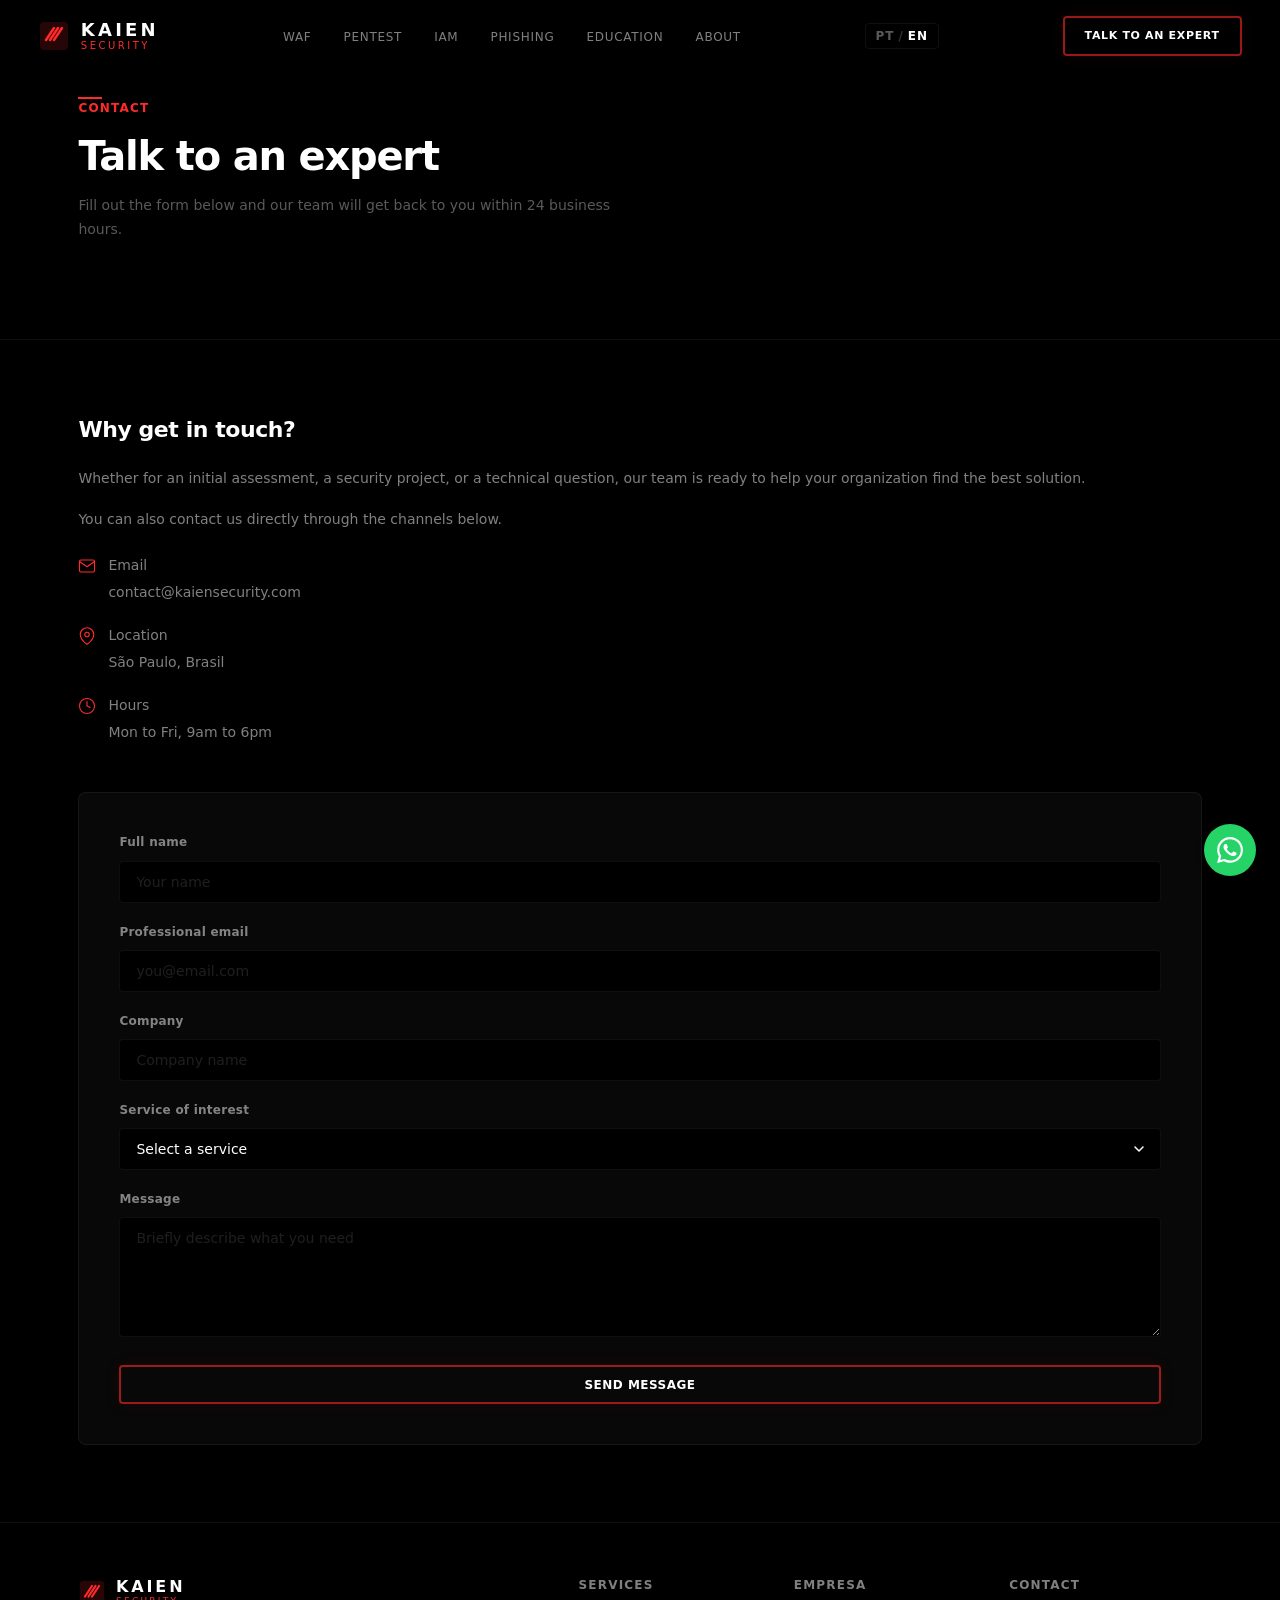
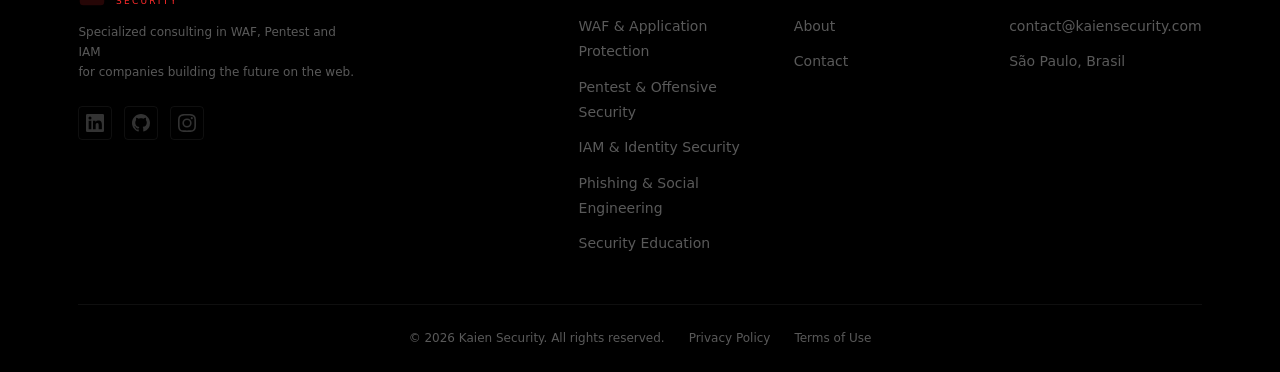
==== Projeto Teste/contato.html @ 8b7b4c5f "Add files via upload" ====
<!DOCTYPE html>
<html lang="pt-BR" dir="ltr">
<head>
    <meta charset="utf-8">
    <meta name="viewport" content="width=device-width, initial-scale=1.0">
    <meta http-equiv="X-UA-Compatible" content="IE=edge">

    <title>Contato — Kaien Security</title>
    <meta name="description" content="Fale com um especialista da Kaien Security.">

    <link rel="canonical" href="https://kaiensecurity.com/contato.html">

    <meta property="og:type" content="website">
    <meta property="og:title" content="Kaien Security — Contato">
    <meta property="og:description" content="Fale com um especialista da Kaien Security.">
    <meta property="og:url" content="https://kaiensecurity.com/contato.html">
    <meta property="og:site_name" content="Kaien Security">
    <meta property="og:locale" content="pt_BR">
    <meta property="og:image" content="https://kaiensecurity.com/og-image.png">
    <meta property="og:image:width" content="1200">
    <meta property="og:image:height" content="630">
    <meta property="og:image:alt" content="Kaien Security — Contato">

    <meta name="twitter:card" content="summary_large_image">
    <meta name="twitter:title" content="Kaien Security — Contato">
    <meta name="twitter:description" content="Fale com um especialista da Kaien Security.">
    <meta name="twitter:image" content="https://kaiensecurity.com/og-image.png">

    <link rel="preconnect" href="https://fonts.googleapis.com">
    <link rel="preconnect" href="https://fonts.gstatic.com" crossorigin>
    <link rel="preload" as="style" href="https://fonts.googleapis.com/css2?family=Inter:wght@300;400;500;600;700;800&display=swap">
    <link rel="stylesheet" href="https://fonts.googleapis.com/css2?family=Inter:wght@300;400;500;600;700;800&display=swap">

    <link rel="icon" href="data:image/svg+xml,<svg xmlns='http://www.w3.org/2000/svg' viewBox='0 0 100 100'><text y='.9em' font-size='90'>K</text></svg>">

    <link rel="stylesheet" href="css/style.css">

    <meta http-equiv="Content-Security-Policy"
          content="default-src 'self';
                   script-src 'self' 'nonce-kaien2024';
                   style-src 'self' https://fonts.googleapis.com 'unsafe-inline';
                   font-src https://fonts.gstatic.com;
                   img-src 'self' data: svg;
                   connect-src 'self';
                   frame-ancestors 'none';
                   base-uri 'self';
                   form-action https://formsubmit.co;">

    <meta http-equiv="X-Frame-Options" content="DENY">
    <meta name="theme-color" content="#000000">
</head>

<body>
    <a class="skip-link" href="#main-content" data-i18n="skip_link">Pular para o conteúdo principal</a>

    <header class="site-header" role="banner">
        <nav class="navbar" aria-label="Navegação principal">
            <a href="index.html" class="navbar__logo" aria-label="Kaien Security — Início">
                <svg class="navbar__logo-icon" width="32" height="32" viewBox="0 0 32 32" fill="none" aria-hidden="true" xmlns="http://www.w3.org/2000/svg">
                    <rect x="2" y="2" width="28" height="28" rx="4" fill="#ff2b2b" opacity="0.15"/>
                    <path d="M8 20 L16 8" stroke="#ff2b2b" stroke-width="2.5" stroke-linecap="round"/>
                    <path d="M12 20 L20 8" stroke="#ff2b2b" stroke-width="2.5" stroke-linecap="round"/>
                    <path d="M16 20 L24 8" stroke="#ff2b2b" stroke-width="2.5" stroke-linecap="round"/>
                </svg>
                <div class="navbar__logo-wordmark">
                    <span class="navbar__logo-text">KAIEN</span>
                    <span class="navbar__logo-sub">SECURITY</span>
                </div>
            </a>

            <ul class="navbar__links" role="list">
                <li><a href="waf.html" data-i18n="nav_waf">WAF</a></li>
                <li><a href="pentest.html" data-i18n="nav_pentest">Pentest</a></li>
                <li><a href="iam.html" data-i18n="nav_iam">IAM</a></li>
                <li><a href="phishing.html" data-i18n="nav_phishing">Phishing</a></li>
                <li><a href="educacao.html" data-i18n="nav_educacao">Educação</a></li>
                <li><a href="sobre.html" data-i18n="nav_sobre">Sobre</a></li>
            </ul>

            <button class="lang-toggle" id="lang-toggle" aria-label="Alterar idioma">
                <span class="lang-toggle__pt active">PT</span>
                <span class="lang-toggle__divider">/</span>
                <span class="lang-toggle__en">EN</span>
            </button>

            <a href="contato.html" class="btn btn--primary navbar__cta is-active" data-i18n="cta_talk">
                Falar com um especialista
                <svg width="14" height="14" viewBox="0 0 14 14" fill="none" aria-hidden="true"><path d="M1 7h12M8 2l5 5-5 5" stroke="currentColor" stroke-width="1.5" stroke-linecap="round"/></svg>
            </a>

            <button class="navbar__toggle" aria-label="Abrir menu" aria-expanded="false" aria-controls="mobile-menu">
                <span class="navbar__toggle-icon" aria-hidden="true"></span>
            </button>
        </nav>

        <div class="mobile-menu" id="mobile-menu" role="dialog" aria-label="Navegação mobile">
            <ul role="list">
                <li><a href="waf.html">WAF &amp; Proteção de Aplicações</a></li>
                <li><a href="pentest.html">Pentest &amp; Offensive Security</a></li>
                <li><a href="iam.html">IAM &amp; Segurança de Identidades</a></li>
                <li><a href="phishing.html">Phishing &amp; Engenharia Social</a></li>
                <li><a href="educacao.html">Educação em Segurança</a></li>
                <li><a href="sobre.html">Sobre</a></li>
                <li><a href="contato.html" class="btn btn--primary" data-i18n="cta_talk">Falar com um especialista</a></li>
            </ul>
        </div>
    </header>

    <main id="main-content">
        <section class="service-page-header">
            <div class="service-page-header__inner">
                <p class="section__label"><span class="hero__tagline-line" aria-hidden="true"></span><span data-i18n="contato_label">Contato</span></p>
                <h1 data-i18n="contato_h1">Fale com um especialista</h1>
                <p class="service-page-header__desc" data-i18n="contato_desc">Preencha o formulário abaixo e nossa equipe entrará em contato em até 24 horas úteis.</p>
            </div>
        </section>

        <section class="service-content contato-form-section">
            <div class="service-content__inner contato-form__inner">
                <div class="service-content__text contato-form__info">
                    <h3 data-i18n="contato_info_title">Por que entrar em contato?</h3>
                    <p data-i18n="contato_info_p1">Seja para uma avaliação inicial, um projeto de segurança ou uma dúvida técnica, nosso time está preparado para ajudar sua organização a encontrar a melhor solução.</p>
                    <p data-i18n="contato_info_p2">Também é possível nos contatar diretamente pelos canais abaixo.</p>

                    <div class="contato-form__canais">
                        <div class="contato-form__canal">
                            <svg width="18" height="18" viewBox="0 0 24 24" fill="none" stroke="currentColor" stroke-width="1.5" stroke-linecap="round" stroke-linejoin="round"><path d="M4 4h16c1.1 0 2 .9 2 2v12c0 1.1-.9 2-2 2H4c-1.1 0-2-.9-2-2V6c0-1.1.9-2 2-2z"/><polyline points="22,6 12,13 2,6"/></svg>
                            <div>
                                <span class="contato-form__canal-label" data-i18n="contato_email_label">E-mail</span>
                                <a href="mailto:contact@kaiensecurity.com">contact@kaiensecurity.com</a>
                            </div>
                        </div>
                        <div class="contato-form__canal">
                            <svg width="18" height="18" viewBox="0 0 24 24" fill="none" stroke="currentColor" stroke-width="1.5" stroke-linecap="round" stroke-linejoin="round"><path d="M21 10c0 7-9 13-9 13s-9-6-9-13a9 9 0 0118 0z"/><circle cx="12" cy="10" r="3"/></svg>
                            <div>
                                <span class="contato-form__canal-label" data-i18n="contato_local_label">Localização</span>
                                <span>São Paulo, Brasil</span>
                            </div>
                        </div>
                        <div class="contato-form__canal">
                            <svg width="18" height="18" viewBox="0 0 24 24" fill="none" stroke="currentColor" stroke-width="1.5" stroke-linecap="round" stroke-linejoin="round"><circle cx="12" cy="12" r="10"/><polyline points="12 6 12 12 16 14"/></svg>
                            <div>
                                <span class="contato-form__canal-label" data-i18n="contato_horario_label">Horário</span>
                                <span data-i18n="contato_horario_text">Seg a Sex, 9h às 18h</span>
                            </div>
                        </div>
                    </div>
                </div>

                <div class="service-content__deliverables contato-form__wrapper">
                    <form class="contato-form" id="contato-form" action="https://formsubmit.co/contact@kaiensecurity.com" method="POST">
                        <input type="hidden" name="_subject" value="Novo contato — Kaien Security">
                        <input type="hidden" name="_next" value="https://kaiensecurity.com/contato.html?sent=1">
                        <input type="hidden" name="_captcha" value="true">
                        <div class="contato-form__group">
                            <label for="nome" class="contato-form__label" data-i18n="contato_nome_label">Nome completo</label>
                            <input type="text" id="nome" name="nome" class="contato-form__input" required autocomplete="name" data-i18n-placeholder="contato_nome_placeholder" placeholder="Seu nome">
                        </div>
                        <div class="contato-form__group">
                            <label for="email" class="contato-form__label" data-i18n="contato_email_placeholder">E-mail profissional</label>
                            <input type="email" id="email" name="email" class="contato-form__input" required autocomplete="email" data-i18n-placeholder="contato_email_input_placeholder" placeholder="seu@email.com">
                        </div>
                        <div class="contato-form__group">
                            <label for="empresa" class="contato-form__label" data-i18n="contato_empresa_label">Empresa</label>
                            <input type="text" id="empresa" name="empresa" class="contato-form__input" autocomplete="organization" data-i18n-placeholder="contato_empresa_placeholder" placeholder="Nome da empresa">
                        </div>
                        <div class="contato-form__group">
                            <label for="servico" class="contato-form__label" data-i18n="contato_servico_label">Serviço de interesse</label>
                            <select id="servico" name="servico" class="contato-form__input contato-form__select">
                                <option value="" data-i18n="contato_servico_default">Selecione um serviço</option>
                                <option value="waf" data-i18n="footer_svc1">WAF &amp; Proteção de Aplicações</option>
                                <option value="pentest" data-i18n="footer_svc2">Pentest &amp; Offensive Security</option>
                                <option value="iam" data-i18n="footer_svc3">IAM &amp; Segurança de Identidades</option>
                                <option value="phishing" data-i18n="footer_svc4">Phishing &amp; Engenharia Social</option>
                                <option value="educacao" data-i18n="footer_svc5">Educação em Segurança</option>
                                <option value="outro" data-i18n="contato_outro">Outro</option>
                            </select>
                        </div>
                        <div class="contato-form__group">
                            <label for="mensagem" class="contato-form__label" data-i18n="contato_mensagem_label">Mensagem</label>
                            <textarea id="mensagem" name="mensagem" class="contato-form__input contato-form__textarea" rows="5" required data-i18n-placeholder="contato_mensagem_placeholder" placeholder="Descreva brevemente o que precisa"></textarea>
                        </div>
                        <button type="submit" class="btn btn--primary btn--block contato-form__submit" data-i18n="contato_enviar">Enviar mensagem</button>
                    </form>
                </div>
            </div>
        </section>
    </main>

    <footer class="site-footer" role="contentinfo">
        <div class="container">
            <div class="site-footer__inner">
                <div class="site-footer__brand">
                    <a href="index.html" class="site-footer__logo" aria-label="Kaien Security — Início">
                        <svg class="site-footer__logo-icon" width="28" height="28" viewBox="0 0 32 32" fill="none" aria-hidden="true" xmlns="http://www.w3.org/2000/svg">
                            <rect x="2" y="2" width="28" height="28" rx="4" fill="#ff2b2b" opacity="0.15"/>
                            <path d="M8 20 L16 8" stroke="#ff2b2b" stroke-width="2.5" stroke-linecap="round"/>
                            <path d="M12 20 L20 8" stroke="#ff2b2b" stroke-width="2.5" stroke-linecap="round"/>
                            <path d="M16 20 L24 8" stroke="#ff2b2b" stroke-width="2.5" stroke-linecap="round"/>
                        </svg>
                        <div class="site-footer__logo-wordmark">
                            <span class="site-footer__logo-text">KAIEN</span>
                            <span class="site-footer__logo-sub">SECURITY</span>
                        </div>
                    </a>
                    <p class="site-footer__description" data-i18n="footer_desc">
                        Consultoria especializada em WAF, Pentest e IAM<br>
                        para empresas que constroem o futuro na web.
                    </p>
                    <div class="site-footer__social" role="list" aria-label="Redes sociais">
                        <a href="https://linkedin.com/company/kaiensecurity" rel="noopener noreferrer" target="_blank" aria-label="LinkedIn" role="listitem">
                            <svg width="18" height="18" viewBox="0 0 24 24" fill="currentColor" aria-hidden="true"><path d="M20.45 20.45h-3.56v-5.57c0-1.33-.02-3.04-1.85-3.04-1.85 0-2.14 1.45-2.14 2.94v5.67H9.34V9h3.41v1.56h.05a3.83 3.83 0 013.69-1.85c3.94 0 4.67 2.6 4.67 6v5.74zM5.34 7.43a2.06 2.06 0 11-.01-4.13 2.06 2.06 0 01.01 4.13zM7.12 20.45H3.56V9h3.56v11.45zM22.22 0H1.77A1.75 1.75 0 000 1.73v20.54A1.75 1.75 0 001.77 24h20.45A1.75 1.75 0 0024 22.27V1.73A1.75 1.75 0 0022.22 0z"/></svg>
                        </a>
                        <a href="https://github.com/kaiensecurity" rel="noopener noreferrer" target="_blank" aria-label="GitHub" role="listitem">
                            <svg width="18" height="18" viewBox="0 0 24 24" fill="currentColor" aria-hidden="true"><path d="M12 0C5.37 0 0 5.37 0 12c0 5.31 3.435 9.795 8.205 11.385.6.105.825-.255.825-.57 0-.285-.015-1.23-.015-2.235-3.015.555-3.795-.735-4.035-1.41-.135-.345-.72-1.41-1.23-1.695-.42-.225-1.02-.78-.015-.795.945-.015 1.62.87 1.845 1.23 1.08 1.815 2.805 1.305 3.495.99.105-.78.42-1.305.765-1.605-2.67-.3-5.46-1.335-5.46-5.925 0-1.305.465-2.385 1.23-3.225-.12-.3-.54-1.53.12-3.18 0 0 1.005-.315 3.3 1.23.96-.27 1.98-.405 3-.405s2.04.135 3 .405c2.295-1.56 3.3-1.23 3.3-1.23.66 1.65.24 2.88.12 3.18.765.84 1.23 1.905 1.23 3.225 0 4.605-2.805 5.625-5.475 5.925.435.375.81 1.095.81 2.22 0 1.605-.015 2.895-.015 3.3 0 .315.225.69.825.57A12.02 12.02 0 0024 12c0-6.63-5.37-12-12-12z"/></svg>
                        </a>
                        <a href="https://instagram.com/kaiensecurity" rel="noopener noreferrer" target="_blank" aria-label="Instagram" role="listitem">
                            <svg width="18" height="18" viewBox="0 0 24 24" fill="currentColor" aria-hidden="true"><path d="M12 2.163c3.204 0 3.584.012 4.85.07 3.252.148 4.771 1.691 4.919 4.919.058 1.265.069 1.645.069 4.849 0 3.205-.012 3.584-.069 4.849-.149 3.225-1.664 4.771-4.919 4.919-1.266.058-1.644.07-4.85.07-3.204 0-3.584-.012-4.849-.07-3.26-.149-4.771-1.699-4.919-4.92-.058-1.265-.07-1.644-.07-4.849 0-3.204.013-3.583.07-4.849.149-3.227 1.664-4.771 4.919-4.919 1.266-.057 1.645-.069 4.849-.069zM12 0C8.741 0 8.333.014 7.053.072 2.695.272.273 2.69.073 7.052.014 8.333 0 8.741 0 12c0 3.259.014 3.668.072 4.948.2 4.358 2.618 6.78 6.98 6.98C8.333 23.986 8.741 24 12 24c3.259 0 3.668-.014 4.948-.072 4.354-.2 6.782-2.618 6.979-6.98.059-1.28.073-1.689.073-4.948 0-3.259-.014-3.667-.072-4.947-.196-4.354-2.617-6.78-6.979-6.98C15.668.014 15.259 0 12 0zm0 5.838a6.162 6.162 0 100 12.324 6.162 6.162 0 000-12.324zM12 16a4 4 0 110-8 4 4 0 010 8zm6.406-11.845a1.44 1.44 0 100 2.881 1.44 1.44 0 000-2.881z"/></svg>
                        </a>
                    </div>
                </div>

                <div class="site-footer__nav">
                    <div class="site-footer__column">
                        <h4 data-i18n="services_label">Serviços</h4>
                        <ul role="list">
                            <li><a href="waf.html" data-i18n="footer_svc1">WAF &amp; Proteção de Aplicações</a></li>
                            <li><a href="pentest.html" data-i18n="footer_svc2">Pentest &amp; Offensive Security</a></li>
                            <li><a href="iam.html" data-i18n="footer_svc3">IAM &amp; Segurança de Identidades</a></li>
                            <li><a href="phishing.html" data-i18n="footer_svc4">Phishing &amp; Engenharia Social</a></li>
                            <li><a href="educacao.html" data-i18n="footer_svc5">Educação em Segurança</a></li>
                        </ul>
                    </div>
                    <div class="site-footer__column">
                        <h4 data-i18n="footer_company">Empresa</h4>
                        <ul role="list">
                            <li><a href="sobre.html" data-i18n="nav_sobre">Sobre</a></li>
                            <li><a href="contato.html" data-i18n="nav_contato">Contato</a></li>
                        </ul>
                    </div>
                    <div class="site-footer__column">
                        <h4 data-i18n="nav_contato">Contato</h4>
                        <ul role="list">
                            <li><a href="mailto:contact@kaiensecurity.com">contact@kaiensecurity.com</a></li>
                            <li><span>São Paulo, Brasil</span></li>
                        </ul>
                    </div>
                </div>
            </div>

            <div class="site-footer__bottom">
                <p data-i18n="footer_rights">&copy; 2026 Kaien Security. Todos os direitos reservados.</p>
                <div class="site-footer__legal">
                    <a href="/privacy" data-i18n="footer_privacy">Política de Privacidade</a>
                    <a href="/terms" data-i18n="footer_terms">Termos de Uso</a>
                </div>
            </div>
        </div>
    </footer>

    <script nonce="kaien2024" src="js/main.js"></script>
    <script nonce="kaien2024" src="js/i18n.js"></script>

    <!-- WhatsApp floating button -->
    <a href="https://wa.me/5511943952017?text=Ol%C3%A1%2C%20gostaria%20de%20falar%20com%20um%20especialista%20da%20Kaien%20Security."
       class="whatsapp-float"
       target="_blank"
       rel="noopener noreferrer"
       aria-label="Fale conosco pelo WhatsApp">
        <svg width="24" height="24" viewBox="0 0 24 24" fill="white" xmlns="http://www.w3.org/2000/svg" aria-hidden="true">
            <path d="M17.472 14.382c-.297-.149-1.758-.867-2.03-.967-.273-.099-.471-.148-.67.15-.197.297-.767.966-.94 1.164-.173.199-.347.223-.644.075-.297-.15-1.255-.463-2.39-1.475-.883-.788-1.48-1.761-1.653-2.059-.173-.297-.018-.458.13-.606.134-.133.298-.347.446-.52.149-.174.198-.298.298-.497.099-.198.05-.371-.025-.52-.075-.149-.669-1.612-.916-2.207-.242-.579-.487-.5-.669-.51-.173-.008-.371-.01-.57-.01-.198 0-.52.074-.792.372-.272.297-1.04 1.016-1.04 2.479 0 1.462 1.065 2.875 1.213 3.074.149.198 2.096 3.2 5.077 4.487.709.306 1.262.489 1.694.625.712.227 1.36.195 1.871.118.571-.085 1.758-.719 2.006-1.413.248-.694.248-1.289.173-1.413-.074-.124-.272-.198-.57-.347m-5.421 7.403h-.004a9.87 9.87 0 01-5.031-1.378l-.361-.214-3.741.982.998-3.648-.235-.374a9.86 9.86 0 01-1.51-5.26c.001-5.45 4.436-9.884 9.888-9.884 2.64 0 5.122 1.03 6.988 2.898a9.825 9.825 0 012.893 6.994c-.003 5.45-4.437 9.884-9.885 9.884m8.413-18.297A11.815 11.815 0 0012.05 0C5.495 0 .16 5.335.157 11.892c0 2.096.547 4.142 1.588 5.945L.057 24l6.305-1.654a11.882 11.882 0 005.683 1.448h.005c6.554 0 11.89-5.335 11.893-11.893a11.821 11.821 0 00-3.48-8.413z"/>
        </svg>
        <span class="whatsapp-float__label" data-i18n="whatsapp_float">Falar com especialista</span>
    </a>
</body>
</html>
---- Projeto Teste/css/style.css ----
/* ============================================================
   Kaien Security — Production Stylesheet
   ============================================================
   Font: Inter (matching reference layout typography)
   Dark theme, red accents, flowing wave hero
   ============================================================ */

/* ============================================================
   1. CUSTOM PROPERTIES
   ============================================================ */
/* ============================================================
   WHATSAPP FLOATING BUTTON
   ============================================================ */
.whatsapp-float {
    position: fixed;
    bottom: 24px;
    right: 24px;
    z-index: 200;
    display: flex;
    align-items: center;
    justify-content: center;
    width: 52px;
    height: 52px;
    background: #25D366;
    border-radius: 50%;
    box-shadow: 0 2px 8px rgba(0, 0, 0, 0.3);
    transition: all var(--transition-base);
    text-decoration: none;
}

.whatsapp-float svg {
    width: 26px;
    height: 26px;
    flex-shrink: 0;
}

.whatsapp-float__label,
.whatsapp-float__text {
    display: none;
}

.whatsapp-float:hover {
    background: #20BA5A;
    box-shadow: 0 4px 12px rgba(0, 0, 0, 0.4);
    transform: scale(1.05);
}

.whatsapp-float:active {
    transform: scale(0.97);
}

@media (max-width: 480px) {
    .whatsapp-float {
        width: 46px;
        height: 46px;
        bottom: 16px;
        right: 16px;
    }

    .whatsapp-float svg {
        width: 22px;
        height: 22px;
    }
}

/* ============================================================
   1. CUSTOM PROPERTIES
   ============================================================ */
:root {
    --color-black: #000000;
    --color-graphite: #050505;
    --color-surface: #080808;
    --color-surface-elevated: #0c0c0c;
    --color-border: rgba(255, 255, 255, 0.06);
    --color-border-hover: rgba(255, 255, 255, 0.12);
    --color-white: #ffffff;
    --color-white-70: rgba(255, 255, 255, 0.7);
    --color-white-50: rgba(255, 255, 255, 0.5);
    --color-white-35: rgba(255, 255, 255, 0.35);
    --color-white-20: rgba(255, 255, 255, 0.2);
    --color-white-12: rgba(255, 255, 255, 0.12);
    --color-white-08: rgba(255, 255, 255, 0.08);
    --color-white-04: rgba(255, 255, 255, 0.04);
    --color-white-02: rgba(255, 255, 255, 0.02);

    --color-red: #ff2b2b;
    --color-red-dark: #e11d2e;
    --color-red-glow: rgba(255, 43, 43, 0.15);
    --color-red-glow-soft: rgba(255, 43, 43, 0.06);
    --color-red-border: rgba(255, 43, 43, 0.3);

    --font-family: 'Inter', -apple-system, BlinkMacSystemFont, 'Segoe UI', system-ui, sans-serif;

    --font-size-xs: clamp(0.6875rem, 0.65rem + 0.18vw, 0.75rem);
    --font-size-sm: clamp(0.8125rem, 0.78rem + 0.15vw, 0.875rem);
    --font-size-base: clamp(0.9375rem, 0.88rem + 0.29vw, 1rem);
    --font-size-lg: clamp(1rem, 0.92rem + 0.41vw, 1.125rem);
    --font-size-xl: clamp(1.125rem, 0.98rem + 0.73vw, 1.375rem);
    --font-size-2xl: clamp(1.5rem, 1.2rem + 1.5vw, 2rem);
    --font-size-3xl: clamp(1.75rem, 1.3rem + 2.25vw, 2.5rem);
    --font-size-hero: clamp(2.25rem, 1.4rem + 4.25vw, 4rem);

    --container-max: 1200px;
    --container-wide: 1280px;
    --container-padding: clamp(1.25rem, 3vw, 2.5rem);

    --radius-sm: 4px;
    --radius-md: 8px;

    --transition-fast: 150ms ease;
    --transition-base: 250ms ease;
    --transition-slow: 400ms ease;

    --z-nav: 100;
    --z-mobile-menu: 99;
}

/* ============================================================
   2. RESET & BASE
   ============================================================ */
*, *::before, *::after {
    box-sizing: border-box;
    margin: 0;
    padding: 0;
}

html {
    scroll-behavior: smooth;
    -webkit-font-smoothing: antialiased;
    -moz-osx-font-smoothing: grayscale;
    text-rendering: optimizeLegibility;
}

body {
    font-family: var(--font-family);
    font-size: var(--font-size-base);
    line-height: 1.6;
    color: var(--color-white-50);
    background-color: var(--color-black);
    overflow-x: hidden;
}

/* ============================================================
   3. TYPOGRAPHY
   ============================================================ */
h1, h2, h3, h4, h5, h6 {
    color: var(--color-white);
    font-weight: 700;
    line-height: 1.15;
    letter-spacing: -0.02em;
}

h1 {
    font-size: var(--font-size-hero);
    letter-spacing: -0.035em;
    line-height: 1.08;
}

h2 {
    font-size: var(--font-size-3xl);
    letter-spacing: -0.025em;
}

h3 {
    font-size: var(--font-size-xl);
    font-weight: 600;
}

h4 {
    font-size: var(--font-size-xs);
    font-weight: 600;
    text-transform: uppercase;
    letter-spacing: 0.1em;
    color: var(--color-red);
}

p {
    margin-bottom: var(--space-md, 1rem);
}

a {
    color: inherit;
    text-decoration: none;
    transition: color var(--transition-fast);
}

.text-accent {
    color: var(--color-red);
}

/* ============================================================
   4. LAYOUT
   ============================================================ */
.container {
    width: 100%;
    max-width: var(--container-max);
    margin: 0 auto;
    padding: 0 var(--container-padding);
}

.skip-link {
    position: absolute;
    top: -100%;
    left: 1rem;
    z-index: 999;
    padding: 0.5rem 1rem;
    background: var(--color-red);
    color: var(--color-white);
    font-size: var(--font-size-sm);
    font-weight: 600;
    border-radius: var(--radius-sm);
    transition: top var(--transition-fast);
}

.skip-link:focus {
    top: 1rem;
}

.section {
    padding: clamp(4rem, 8vw, 7rem) 0;
}

.section__label {
    display: block;
    font-size: var(--font-size-xs);
    font-weight: 600;
    text-transform: uppercase;
    letter-spacing: 0.1em;
    color: var(--color-red);
    margin-bottom: 1rem;
}

/* ============================================================
   5. COMPONENTS
   ============================================================ */

/* --- Buttons --- */
.btn {
    display: inline-flex;
    align-items: center;
    justify-content: center;
    gap: 0.5rem;
    padding: 0.65rem 1.5rem;
    font-family: var(--font-family);
    font-size: var(--font-size-xs);
    font-weight: 600;
    letter-spacing: 0.04em;
    text-transform: uppercase;
    border: 1px solid transparent;
    border-radius: var(--radius-sm);
    cursor: pointer;
    transition: all var(--transition-base);
    text-decoration: none;
    white-space: nowrap;
    user-select: none;
    -webkit-user-select: none;
}

.btn:focus-visible {
    outline: 2px solid var(--color-red);
    outline-offset: 2px;
}

.btn--primary {
    background: transparent;
    color: var(--color-white);
    border-color: rgba(255, 43, 43, 0.6);
    border-width: 2px;
    box-shadow: 0 0 16px rgba(255, 43, 43, 0.08);
}

.btn--primary:hover {
    background: var(--color-red);
    border-color: var(--color-red);
    box-shadow: 0 0 24px rgba(255, 43, 43, 0.25);
}

.btn--outline {
    background: transparent;
    color: var(--color-white-50);
    border-color: var(--color-border);
}

.btn--outline:hover {
    color: var(--color-white);
    border-color: var(--color-white-20);
    background: var(--color-white-04);
}

.btn--cta {
    padding: 0.8rem 2rem;
    font-size: var(--font-size-sm);
}

/* ============================================================
   6. NAVBAR
   ============================================================ */
.site-header {
    position: fixed;
    top: 0;
    left: 0;
    right: 0;
    z-index: var(--z-nav);
    background: rgba(0, 0, 0, 0.7);
    backdrop-filter: blur(20px);
    -webkit-backdrop-filter: blur(20px);
    border-bottom: 1px solid transparent;
    transition: all var(--transition-base);
}

.site-header.scrolled {
    border-bottom-color: var(--color-border);
    background: rgba(0, 0, 0, 0.9);
}

.navbar {
    display: flex;
    align-items: center;
    justify-content: space-between;
    height: 72px;
    max-width: var(--container-wide);
    margin: 0 auto;
    padding: 0 var(--container-padding);
}

.navbar__logo {
    display: flex;
    align-items: center;
    gap: 0.65rem;
    text-decoration: none;
}

.navbar__logo-wordmark {
    display: flex;
    flex-direction: column;
    line-height: 1;
}

.navbar__logo-text {
    font-size: 1.125rem;
    font-weight: 800;
    letter-spacing: 0.18em;
    color: var(--color-white);
}

.navbar__logo-sub {
    font-size: 0.625rem;
    font-weight: 500;
    letter-spacing: 0.25em;
    color: var(--color-red);
    margin-top: 2px;
}

.navbar__links {
    display: flex;
    align-items: center;
    gap: 2rem;
    list-style: none;
}

.navbar__links a {
    font-size: 0.75rem;
    font-weight: 500;
    letter-spacing: 0.06em;
    text-transform: uppercase;
    color: var(--color-white-50);
    transition: color var(--transition-fast);
    position: relative;
}

.navbar__links a:hover,
.navbar__links a:focus {
    color: var(--color-white);
}

.navbar__links a::after {
    content: '';
    position: absolute;
    bottom: -4px;
    left: 0;
    width: 0;
    height: 1px;
    background: var(--color-red);
    transition: width var(--transition-base);
}

.navbar__links a:hover::after {
    width: 100%;
}

.navbar__cta {
    font-size: 0.6875rem;
    padding: 0.55rem 1.25rem;
    letter-spacing: 0.06em;
    gap: 0.5rem;
}

/* Language toggle */
.lang-toggle {
    display: inline-flex;
    align-items: center;
    gap: 0.25rem;
    background: none;
    border: 1px solid var(--color-border);
    border-radius: var(--radius-sm);
    padding: 0.3rem 0.6rem;
    cursor: pointer;
    font-family: var(--font-family);
    font-size: var(--font-size-xs);
    font-weight: 600;
    letter-spacing: 0.08em;
    transition: border-color var(--transition-fast), background var(--transition-fast);
}

.lang-toggle:hover {
    border-color: var(--color-border-hover);
    background: var(--color-surface-elevated);
}

.lang-toggle__pt,
.lang-toggle__en {
    color: var(--color-white-35);
    transition: color var(--transition-fast);
}

.lang-toggle__pt.active,
.lang-toggle__en.active {
    color: var(--color-white);
}

.lang-toggle__divider {
    color: var(--color-white-20);
}

.navbar__toggle {
    display: none;
    flex-direction: column;
    justify-content: center;
    align-items: center;
    width: 36px;
    height: 36px;
    background: none;
    border: 1px solid var(--color-border);
    border-radius: var(--radius-sm);
    cursor: pointer;
    padding: 0;
}

.navbar__toggle-icon,
.navbar__toggle-icon::before,
.navbar__toggle-icon::after {
    display: block;
    width: 16px;
    height: 1.5px;
    background: var(--color-white-50);
    transition: all var(--transition-fast);
}

.navbar__toggle-icon {
    position: relative;
}

.navbar__toggle-icon::before,
.navbar__toggle-icon::after {
    content: '';
    position: absolute;
    left: 0;
}

.navbar__toggle-icon::before { top: -5px; }
.navbar__toggle-icon::after { top: 5px; }

/* Mobile menu */
.mobile-menu {
    display: none;
    position: fixed;
    top: 72px;
    left: 0;
    right: 0;
    bottom: 0;
    z-index: var(--z-mobile-menu);
    background: rgba(0, 0, 0, 0.95);
    backdrop-filter: blur(20px);
    -webkit-backdrop-filter: blur(20px);
    padding: 3rem;
    opacity: 0;
    transform: translateY(-8px);
    transition: opacity var(--transition-base), transform var(--transition-base);
    pointer-events: none;
}

.mobile-menu.is-open {
    display: block;
    opacity: 1;
    transform: translateY(0);
    pointer-events: auto;
}

.mobile-menu ul {
    list-style: none;
    display: flex;
    flex-direction: column;
    gap: 1.5rem;
}

.mobile-menu a {
    font-size: var(--font-size-xl);
    color: var(--color-white-70);
    font-weight: 400;
}

/* ============================================================
   7. HERO SECTION
   ============================================================ */
.hero {
    position: relative;
    overflow: hidden;
    background: var(--color-black);
    padding: 1.5rem 0;
    border-bottom: 1px solid var(--color-border);
}

.hero__inner {
    display: grid;
    grid-template-columns: 1fr 1fr;
    gap: 4rem;
    align-items: center;
    padding-top: 1.5rem;
    padding-bottom: 1.5rem;
    width: 100%;
    max-width: var(--container-wide);
    margin: 0 auto;
    padding-left: var(--container-padding);
    padding-right: var(--container-padding);
}

.hero__content {
    max-width: 600px;
}

.hero__tagline {
    display: flex;
    align-items: center;
    gap: 0.75rem;
    font-size: var(--font-size-xs);
    font-weight: 600;
    letter-spacing: 0.12em;
    text-transform: uppercase;
    color: var(--color-white-35);
    margin-bottom: 1.25rem;
}

.hero__tagline-line {
    display: block;
    width: 24px;
    height: 1.5px;
    background: var(--color-red);
    flex-shrink: 0;
}

.hero__title {
    margin-bottom: 1.25rem;
}

.hero__description {
    font-size: var(--font-size-sm);
    line-height: 1.7;
    color: var(--color-white-35);
    max-width: 460px;
    margin-bottom: 1.75rem;
}

.hero__actions {
    display: flex;
    align-items: center;
    gap: 1rem;
    flex-wrap: wrap;
}

/* Hero visual — wave */
.hero__visual {
    position: relative;
    display: flex;
    justify-content: flex-end;
    align-items: center;
    min-height: 360px;
}

.hero__canvas {
    width: 100%;
    height: auto;
    max-width: none;
    opacity: 0.92;
    object-fit: cover;
}

.hero__labels {
    position: absolute;
    right: var(--container-padding);
    bottom: 1.5rem;
    transform: none;
    display: flex;
    flex-direction: column;
    gap: 0.75rem;
    align-items: flex-end;
}

.hero__labels span {
    font-size: 0.625rem;
    font-weight: 600;
    letter-spacing: 0.12em;
    text-transform: uppercase;
    color: var(--color-white-50);
}

/* ============================================================
   8. TRUST BAR
   ============================================================ */
.trust-bar {
    padding: 2.5rem 0;
    border-top: 1px solid var(--color-border);
    background: var(--color-surface);
}

.trust-bar__label {
    font-size: var(--font-size-xs);
    color: var(--color-white-35);
    text-align: center;
    letter-spacing: 0.06em;
    font-weight: 500;
    text-transform: uppercase;
    margin-bottom: 1.75rem;
}

.trust-bar__logos {
    display: flex;
    align-items: center;
    justify-content: center;
    gap: 1rem;
    flex-wrap: wrap;
}

.trust-bar__logo {
    display: flex;
    align-items: center;
    gap: 0.5rem;
    font-size: var(--font-size-lg);
    font-weight: 700;
    color: var(--color-white-35);
    letter-spacing: -0.01em;
    padding: 0 2rem;
    border-right: 1px solid var(--color-white-08);
    user-select: none;
    -webkit-user-select: none;
    transition: color var(--transition-base);
}

.trust-bar__logo:last-child {
    border-right: none;
}

.trust-bar__logo:hover {
    color: var(--color-white-50);
}

.trust-bar__logo svg {
    color: var(--color-white-35);
    flex-shrink: 0;
}

/* ============================================================
   9. SERVICES SECTION
   ============================================================ */
.services {
    background: var(--color-black);
}

.services__header {
    display: flex;
    justify-content: space-between;
    align-items: flex-end;
    gap: 3rem;
    margin-bottom: 3rem;
}

.services__header-left {
    max-width: 480px;
}

.services__header-right {
    max-width: 300px;
    font-size: var(--font-size-sm);
    color: var(--color-white-35);
    line-height: 1.65;
    flex-shrink: 0;
}

.services__grid {
    display: grid;
    grid-template-columns: repeat(3, 1fr);
    gap: 1.25rem;
}

.service-card {
    position: relative;
    background: var(--color-surface);
    border: 1px solid var(--color-border);
    border-radius: var(--radius-md);
    padding: 1.75rem;
    transition: all var(--transition-base);
    display: flex;
    flex-direction: column;
    overflow: hidden;
}

.service-card::before {
    content: '';
    position: absolute;
    top: 0;
    left: 0;
    right: 0;
    height: 1px;
    background: linear-gradient(90deg, transparent, var(--color-red-glow), transparent);
    opacity: 0;
    transition: opacity var(--transition-base);
}

.service-card:hover {
    border-color: rgba(255, 43, 43, 0.15);
    background: var(--color-surface-elevated);
    transform: translateY(-2px);
}

.service-card:hover::before {
    opacity: 1;
}

.service-card__header {
    display: flex;
    align-items: flex-start;
    justify-content: space-between;
    margin-bottom: 1rem;
}

.service-card__icon {
    color: var(--color-white-20);
    transition: color var(--transition-base);
}

.service-card:hover .service-card__icon {
    color: var(--color-red);
}

.service-card__number {
    font-size: var(--font-size-sm);
    font-weight: 700;
    color: var(--color-red);
    font-variant-numeric: tabular-nums;
    opacity: 0.6;
}

.service-card__title {
    font-size: var(--font-size-base);
    font-weight: 600;
    margin-bottom: 0.65rem;
    color: var(--color-white);
    line-height: 1.35;
}

.service-card__description {
    font-size: var(--font-size-xs);
    color: var(--color-white-35);
    line-height: 1.65;
    margin-bottom: auto;
    flex-grow: 1;
}

.service-card__link {
    display: inline-flex;
    align-items: center;
    gap: 0.5rem;
    font-size: var(--font-size-xs);
    font-weight: 600;
    color: var(--color-red);
    margin-top: 1.25rem;
    letter-spacing: 0.04em;
    text-transform: uppercase;
    transition: gap var(--transition-fast);
}

.service-card__link:hover {
    gap: 0.75rem;
}

/* ============================================================
   10. APPROACH SECTION
   ============================================================ */
.approach {
    background: var(--color-surface);
    border-top: 1px solid var(--color-border);
    border-bottom: 1px solid var(--color-border);
    position: relative;
    overflow: hidden;
}

.approach::before {
    content: '';
    position: absolute;
    top: 0;
    left: 0;
    right: 0;
    bottom: 0;
    background:
        repeating-linear-gradient(
            0deg,
            transparent,
            transparent 39px,
            var(--color-border) 39px,
            var(--color-border) 40px
        ),
        repeating-linear-gradient(
            90deg,
            transparent,
            transparent 199px,
            var(--color-border) 199px,
            var(--color-border) 200px
        );
    pointer-events: none;
    opacity: 0.4;
}

.approach__inner {
    position: relative;
    z-index: 1;
    display: flex;
    flex-direction: column;
    gap: 3rem;
}

.approach__left {
    max-width: 480px;
}

.approach__features {
    display: grid;
    grid-template-columns: repeat(4, 1fr);
    gap: 1px;
    background: var(--color-border);
    border: 1px solid var(--color-border);
    border-radius: var(--radius-md);
    overflow: hidden;
}

.approach__feature {
    background: var(--color-surface);
    padding: 2rem 1.5rem;
    display: flex;
    flex-direction: column;
    gap: 0.75rem;
    transition: background var(--transition-base);
}

.approach__feature:hover {
    background: var(--color-surface-elevated);
}

.approach__feature-icon {
    color: var(--color-red);
    margin-bottom: 0.25rem;
}

.approach__feature-title {
    font-size: var(--font-size-sm);
    font-weight: 600;
    color: var(--color-white);
}

.approach__feature-text {
    font-size: var(--font-size-xs);
    color: var(--color-white-35);
    line-height: 1.6;
    margin-bottom: 0;
}

/* ============================================================
   11. CTA SECTION
   ============================================================ */
.cta {
    background: var(--color-black);
    padding: 2rem 0;
    border-top: 1px solid var(--color-border);
}

.cta__inner {
    position: relative;
    display: flex;
    align-items: center;
    justify-content: space-between;
    padding: 3rem 3.5rem;
    background: var(--color-surface);
    border: 1px solid var(--color-border);
    border-radius: var(--radius-md);
    overflow: hidden;
}

/* Red glow corner accent */
.cta__inner::after {
    content: '';
    position: absolute;
    bottom: 0;
    right: 0;
    width: 200px;
    height: 200px;
    background: radial-gradient(ellipse at bottom right, var(--color-red-glow), transparent 70%);
    pointer-events: none;
}

/* Red edge line on right */
.cta__inner::before {
    content: '';
    position: absolute;
    right: 0;
    top: 0;
    bottom: 0;
    width: 1px;
    background: linear-gradient(to bottom, transparent 10%, var(--color-red-border), var(--color-red), var(--color-red-border), transparent 90%);
    pointer-events: none;
}

.cta__left {
    max-width: 480px;
}

.cta__label {
    font-size: var(--font-size-xs);
    font-weight: 600;
    color: var(--color-red);
    letter-spacing: 0.08em;
    text-transform: uppercase;
    margin-bottom: 1rem;
}

.cta__title {
    font-size: var(--font-size-2xl);
    margin: 0;
}

.cta__right {
    max-width: 320px;
    text-align: right;
    display: flex;
    flex-direction: column;
    align-items: flex-end;
    gap: 1.5rem;
    flex-shrink: 0;
}

.cta__text {
    font-size: var(--font-size-sm);
    color: var(--color-white-35);
    line-height: 1.65;
    margin-bottom: 0;
}

/* ============================================================
   12. FOOTER
   ============================================================ */
.site-footer {
    background: var(--color-black);
    border-top: 1px solid var(--color-border);
    padding: 3.5rem 0 1.5rem;
}

.site-footer__inner {
    display: grid;
    grid-template-columns: 0.7fr 1fr;
    gap: 4rem;
    margin-bottom: 3rem;
}

.site-footer__logo {
    display: inline-flex;
    align-items: center;
    gap: 0.6rem;
    text-decoration: none;
    margin-bottom: 1rem;
}

.site-footer__logo-wordmark {
    display: flex;
    flex-direction: column;
    line-height: 1;
}

.site-footer__logo-text {
    font-size: 1rem;
    font-weight: 800;
    letter-spacing: 0.18em;
    color: var(--color-white);
}

.site-footer__logo-sub {
    font-size: 0.5625rem;
    font-weight: 500;
    letter-spacing: 0.25em;
    color: var(--color-red);
    margin-top: 2px;
}

.site-footer__description {
    font-size: var(--font-size-xs);
    color: var(--color-white-35);
    line-height: 1.65;
    max-width: 280px;
    margin-bottom: 1.5rem;
}

.site-footer__social {
    display: flex;
    gap: 0.75rem;
    list-style: none;
}

.site-footer__social a {
    display: flex;
    align-items: center;
    justify-content: center;
    width: 34px;
    height: 34px;
    color: var(--color-white-20);
    border: 1px solid var(--color-border);
    border-radius: var(--radius-sm);
    transition: all var(--transition-fast);
}

.site-footer__social a:hover {
    color: var(--color-white);
    border-color: var(--color-white-20);
    background: var(--color-white-04);
}

.site-footer__nav {
    display: grid;
    grid-template-columns: repeat(3, 1fr);
    gap: 2rem;
}

.site-footer__column h4 {
    margin-bottom: 1.25rem;
    color: var(--color-white-50);
}

.site-footer__column ul {
    list-style: none;
    display: flex;
    flex-direction: column;
    gap: 0.6rem;
}

.site-footer__column a,
.site-footer__column span {
    font-size: var(--font-size-sm);
    color: var(--color-white-35);
    transition: color var(--transition-fast);
}

.site-footer__column a:hover {
    color: var(--color-white);
}

.site-footer__bottom {
    display: flex;
    align-items: center;
    justify-content: center;
    gap: 1.5rem;
    padding-top: 1.5rem;
    border-top: 1px solid var(--color-border);
}

.site-footer__bottom p {
    font-size: var(--font-size-xs);
    color: var(--color-white-35);
    margin-bottom: 0;
}

.site-footer__legal {
    display: flex;
    gap: 1.5rem;
}

.site-footer__legal a {
    font-size: var(--font-size-xs);
    color: var(--color-white-35);
    transition: color var(--transition-fast);
}

.site-footer__legal a:hover {
    color: var(--color-white-50);
}

/* ============================================================
   13. ABOUT PAGE — SOBRE
   ============================================================ */
.page-header {
    position: relative;
    overflow: hidden;
    background: var(--color-black);
    padding: 1.5rem 0;
    border-bottom: 1px solid var(--color-border);
}

.page-header__inner {
    display: grid;
    grid-template-columns: 1fr 1fr;
    gap: 4rem;
    align-items: center;
    padding-top: 1.5rem;
    padding-bottom: 1.5rem;
}

.page-header__content {
    max-width: 600px;
}

.page-header__tagline {
    display: flex;
    align-items: center;
    gap: 0.75rem;
    font-size: var(--font-size-xs);
    font-weight: 600;
    letter-spacing: 0.12em;
    text-transform: uppercase;
    color: var(--color-white-35);
    margin-bottom: 1.25rem;
}

.page-header__tagline-line {
    display: block;
    width: 24px;
    height: 1.5px;
    background: var(--color-red);
    flex-shrink: 0;
}

.page-header__title {
    font-size: var(--font-size-3xl);
    font-weight: 800;
    line-height: 1.1;
    letter-spacing: -0.03em;
    color: var(--color-white);
    margin-bottom: 1.25rem;
}

.page-header__lead {
    font-size: var(--font-size-sm);
    line-height: 1.7;
    color: var(--color-white-35);
    max-width: 460px;
}

.page-header__visual {
    position: relative;
    display: flex;
    justify-content: flex-end;
    align-items: center;
    min-height: 360px;
}

.page-header__visual img,
.page-header__visual canvas {
    width: 100%;
    height: auto;
    max-width: none;
    opacity: 0.92;
    object-fit: cover;
}

.page-header__visual .hero__labels {
    position: absolute;
    right: var(--container-padding);
    bottom: 1.5rem;
    transform: none;
    display: flex;
    flex-direction: column;
    gap: 0.75rem;
    align-items: flex-end;
    z-index: 2;
}

.page-header__visual .hero__labels span {
    font-size: var(--font-size-xs);
    font-weight: 600;
    letter-spacing: 0.12em;
    text-transform: uppercase;
    color: var(--color-white-50);
    writing-mode: horizontal-tb;
}

/* About Story */
.about-story {
    background: var(--color-black);
    padding: 5rem 0;
}

.about-story__inner {
    display: grid;
    grid-template-columns: 1.2fr 1fr;
    gap: 4rem;
    align-items: start;
}

.about-story__text p {
    font-size: var(--font-size-base);
    line-height: 1.75;
    color: var(--color-white-50);
    margin-bottom: 1.25rem;
}

.about-story__stats {
    display: grid;
    grid-template-columns: 1fr 1fr;
    gap: 1.25rem;
}

.stat-card {
    display: flex;
    flex-direction: column;
    gap: 0.5rem;
    padding: 1.5rem;
    background: var(--color-surface);
    border: 1px solid var(--color-border);
    border-radius: var(--radius-md);
}

.stat-card__number {
    font-size: var(--font-size-2xl);
    font-weight: 800;
    letter-spacing: -0.03em;
    color: var(--color-accent);
}

.stat-card__label {
    font-size: var(--font-size-sm);
    color: var(--color-white-50);
    line-height: 1.4;
}

/* Values */
.about-values {
    background: var(--color-surface);
    padding: 5rem 0;
    border-top: 1px solid var(--color-border);
    border-bottom: 1px solid var(--color-border);
}

.about-values__header {
    margin-bottom: 3rem;
}

.about-values__grid {
    display: grid;
    grid-template-columns: repeat(4, 1fr);
    gap: 1.5rem;
}

.value-card {
    padding: 2rem;
    background: var(--color-black);
    border: 1px solid var(--color-border);
    border-radius: var(--radius-md);
    display: flex;
    flex-direction: column;
    gap: 1rem;
    transition: border-color var(--transition-base);
}

.value-card:hover {
    border-color: var(--color-white-20);
}

.value-card__icon {
    font-size: 0.625rem;
    font-weight: 600;
    letter-spacing: 0.12em;
    text-transform: uppercase;
    color: var(--color-accent);
    opacity: 0.8;
}

.value-card__title {
    font-size: var(--font-size-lg);
    font-weight: 700;
    color: var(--color-white);
    line-height: 1.3;
}

.value-card__text {
    font-size: var(--font-size-sm);
    line-height: 1.65;
    color: var(--color-white-50);
}

/* Expertise */
.about-expertise {
    background: var(--color-black);
    padding: 5rem 0;
}

.about-expertise__inner {
    display: grid;
    grid-template-columns: 1fr 1.5fr;
    gap: 4rem;
    align-items: start;
}

.about-expertise__list {
    display: flex;
    flex-direction: column;
    gap: 1rem;
}

.expertise-item {
    padding: 2rem;
    background: var(--color-surface);
    border: 1px solid var(--color-border);
    border-radius: var(--radius-md);
    transition: border-color var(--transition-base);
}

.expertise-item:hover {
    border-color: var(--color-white-20);
}

.expertise-item__header {
    display: flex;
    align-items: baseline;
    gap: 1rem;
    margin-bottom: 0.75rem;
}

.expertise-item__number {
    font-size: var(--font-size-xs);
    font-weight: 700;
    color: var(--color-accent);
    opacity: 0.6;
}

.expertise-item__title {
    font-size: var(--font-size-lg);
    font-weight: 700;
    color: var(--color-white);
}

.expertise-item__text {
    font-size: var(--font-size-sm);
    line-height: 1.65;
    color: var(--color-white-50);
    padding-left: calc(1.5rem + 1ch);
}

/* ============================================================
   14. REVEAL ANIMATIONS
   ============================================================ */

@media (max-width: 1024px) {
    .about-story__inner,
    .about-expertise__inner {
        grid-template-columns: 1fr;
        gap: 2.5rem;
    }

    .about-values__grid {
        grid-template-columns: 1fr 1fr;
    }

    .page-header__title {
        font-size: var(--font-size-2xl);
    }
}

@media (max-width: 640px) {
    .about-values__grid {
        grid-template-columns: 1fr;
    }

    .about-story__stats {
        grid-template-columns: 1fr;
    }

    .page-header__title {
        font-size: var(--font-size-xl);
    }
}
.reveal {
    opacity: 0;
    transform: translateY(16px);
    transition: opacity 0.6s ease, transform 0.6s ease;
}

.reveal.is-visible {
    opacity: 1;
    transform: translateY(0);
}

/* ============================================================
   14. RESPONSIVE — TABLET
   ============================================================ */
@media (max-width: 1024px) {
    .hero__inner {
        grid-template-columns: 1fr;
        gap: 3rem;
    }

    .hero__content {
        max-width: 100%;
    }

    .hero__visual {
        max-width: 440px;
        margin: 0 auto;
    }

    .hero__labels {
        display: none;
    }

    .services__header {
        flex-direction: column;
        gap: 1rem;
    }

    .services__header-right {
        max-width: 100%;
    }

    .services__grid {
        grid-template-columns: 1fr;
        max-width: 480px;
    }

    .approach__features {
        grid-template-columns: repeat(2, 1fr);
    }

    .cta__inner {
        flex-direction: column;
        gap: 2.5rem;
        text-align: left;
        align-items: flex-start;
    }

    .cta__right {
        text-align: left;
        align-items: flex-start;
        max-width: 100%;
    }

    .site-footer__inner {
        grid-template-columns: 1fr;
        gap: 2.5rem;
    }
}

/* ============================================================
   15. RESPONSIVE — MOBILE
   ============================================================ */
@media (max-width: 768px) {
    .navbar__links,
    .navbar__cta {
        display: none;
    }

    .navbar__toggle {
        display: flex;
    }

    .hero {
        min-height: auto;
        padding-top: 120px;
        padding-bottom: 3rem;
    }

    .hero__actions {
        flex-direction: column;
        align-items: flex-start;
    }

    .hero__actions .btn {
        width: 100%;
    }

    .approach__features {
        grid-template-columns: 1fr;
    }

    .cta__inner {
        padding: 2.5rem 1.5rem;
    }

    .trust-bar__logo {
        padding: 0 1rem;
        font-size: var(--font-size-base);
    }

    .site-footer__nav {
        grid-template-columns: 1fr 1fr;
    }

    .site-footer__bottom {
        flex-direction: column;
        gap: 0.75rem;
        text-align: center;
    }
}

@media (max-width: 480px) {
    .site-footer__nav {
        grid-template-columns: 1fr;
    }

    .trust-bar__logos {
        gap: 0.5rem;
    }

    .trust-bar__logo {
        padding: 0 0.75rem;
        font-size: var(--font-size-sm);
        border-right: none;
    }
}

/* ============================================================
   16. SERVICE PAGES
   ============================================================ */
/* Service page header */
.service-page-header {
    position: relative;
    background: var(--color-black);
    padding: 1.5rem 0;
    border-bottom: 1px solid var(--color-border);
    min-height: 340px;
    display: flex;
    align-items: center;
}

.service-page-header__inner {
    max-width: var(--container-max);
    margin: 0 auto;
    padding: 3rem var(--container-padding) 2rem;
    width: 100%;
}

.service-page-header__inner h1 {
    font-size: var(--font-size-3xl);
    letter-spacing: -0.03em;
    line-height: 1.1;
    margin-bottom: 1rem;
}

.service-page-header__desc {
    font-size: var(--font-size-sm);
    line-height: 1.7;
    color: var(--color-white-35);
    max-width: 540px;
    margin-top: 0;
}

/* Service content */
.service-content {
    background: var(--color-black);
    padding: clamp(3rem, 6vw, 5rem) 0;
}

.service-content__inner {
    max-width: var(--container-max);
    margin: 0 auto;
    padding: 0 var(--container-padding);
    display: grid;
    grid-template-columns: 1.4fr 1fr;
    gap: 4rem;
    align-items: start;
}

.service-content__text h3 {
    font-size: var(--font-size-xl);
    font-weight: 700;
    color: var(--color-white);
    margin-bottom: 1.5rem;
    letter-spacing: -0.02em;
}

.service-content__text p {
    font-size: var(--font-size-sm);
    line-height: 1.75;
    color: var(--color-white-50);
    margin-bottom: 1rem;
}

.service-content__deliverables {
    position: sticky;
    top: 100px;
}

/* Deliverables */
.service-deliverables {
    background: var(--color-surface);
    border: 1px solid var(--color-border);
    border-radius: var(--radius-md);
    padding: 2rem;
    display: flex;
    flex-direction: column;
    gap: 1rem;
}

.service-deliverables__title {
    font-size: var(--font-size-xs);
    font-weight: 600;
    text-transform: uppercase;
    letter-spacing: 0.1em;
    color: var(--color-red);
    margin-bottom: 0.5rem;
}

.deliverable-item {
    display: flex;
    align-items: flex-start;
    gap: 0.75rem;
    font-size: var(--font-size-sm);
    color: var(--color-white-50);
    line-height: 1.5;
}

.deliverable-item svg {
    color: var(--color-red);
    flex-shrink: 0;
    margin-top: 2px;
}

/* Service process */
.service-process {
    background: var(--color-surface);
    border-top: 1px solid var(--color-border);
    border-bottom: 1px solid var(--color-border);
    padding: clamp(3rem, 6vw, 5rem) 0;
}

.service-process__title {
    max-width: var(--container-max);
    margin: 0 auto;
    padding: 0 var(--container-padding) 2.5rem;
}

.service-process__title h2 {
    margin-top: 0.5rem;
}

.service-process__steps {
    max-width: var(--container-max);
    margin: 0 auto;
    padding: 0 var(--container-padding);
    display: grid;
    grid-template-columns: repeat(3, 1fr);
    gap: 1.25rem;
}

.process-step {
    background: var(--color-black);
    border: 1px solid var(--color-border);
    border-radius: var(--radius-md);
    padding: 2rem;
    display: flex;
    flex-direction: column;
    gap: 1rem;
    transition: border-color var(--transition-base);
}

.process-step:hover {
    border-color: var(--color-white-20);
}

.process-step__number {
    font-size: var(--font-size-3xl);
    font-weight: 800;
    color: var(--color-red);
    opacity: 0.3;
    line-height: 1;
    letter-spacing: -0.03em;
}

.process-step__title {
    font-size: var(--font-size-lg);
    font-weight: 600;
    color: var(--color-white);
}

.process-step__text {
    font-size: var(--font-size-sm);
    color: var(--color-white-35);
    line-height: 1.65;
    margin-bottom: 0;
}

/* ============================================================
   17. SERVICE PAGES — RESPONSIVE
   ============================================================ */
@media (max-width: 1024px) {
    .service-content__inner {
        grid-template-columns: 1fr;
        gap: 2.5rem;
    }

    .service-content__deliverables {
        position: static;
    }

    .service-process__steps {
        grid-template-columns: 1fr;
        max-width: 480px;
    }
}

@media (max-width: 768px) {
    .service-page-header__inner h1 {
        font-size: var(--font-size-2xl);
    }

    .service-page-header {
        min-height: auto;
        padding-top: 100px;
    }
}

/* ============================================================
   17. CONTACT FORM
   ============================================================ */
.contato-form-section {
    padding-bottom: clamp(3rem, 6vw, 5rem);
}

.contato-form__inner {
    grid-template-columns: 1fr;
    gap: 3rem;
}

.contato-form__info {
    max-width: 100%;
}

.contato-form__canais {
    display: flex;
    flex-direction: column;
    gap: 1.25rem;
    margin-top: 1.5rem;
}

.contato-form__canal {
    display: flex;
    align-items: flex-start;
    gap: 0.75rem;
}

.contato-form__canal svg {
    color: var(--color-red);
    flex-shrink: 0;
    margin-top: 2px;
}

.contato-form__canal a,
.contato-form__canal span {
    font-size: var(--font-size-sm);
    color: var(--color-white-50);
    line-height: 1.5;
}

.contato-form__canal-label {
    display: block;
    font-size: var(--font-size-xs);
    color: var(--color-white-35);
    margin-bottom: 0.2rem;
}

.contato-form__wrapper {
    position: static;
}

.contato-form {
    background: var(--color-surface);
    border: 1px solid var(--color-border);
    border-radius: var(--radius-md);
    padding: 2.5rem;
    display: flex;
    flex-direction: column;
    gap: 1.25rem;
}

.contato-form__group {
    display: flex;
    flex-direction: column;
    gap: 0.5rem;
}

.contato-form__label {
    font-size: var(--font-size-xs);
    font-weight: 600;
    color: var(--color-white-50);
    letter-spacing: 0.02em;
}

.contato-form__input {
    font-family: var(--font-family);
    font-size: var(--font-size-sm);
    color: var(--color-white);
    background: var(--color-black);
    border: 1px solid var(--color-border);
    border-radius: var(--radius-sm);
    padding: 0.75rem 1rem;
    outline: none;
    transition: border-color var(--transition-fast);
}

.contato-form__input::placeholder {
    color: var(--color-white-12);
}

.contato-form__input:focus {
    border-color: var(--color-red);
}

.contato-form__select {
    appearance: none;
    background-image: url("data:image/svg+xml,%3Csvg width='10' height='6' viewBox='0 0 10 6' fill='none' xmlns='http://www.w3.org/2000/svg'%3E%3Cpath d='M1 1l4 4 4-4' stroke='%23ffffff' stroke-width='1.5' stroke-linecap='round' stroke-linejoin='round'/%3E%3C/svg%3E");
    background-repeat: no-repeat;
    background-position: right 1rem center;
    padding-right: 2.5rem;
    cursor: pointer;
}

.contato-form__select option {
    background: var(--color-black);
    color: var(--color-white);
}

.contato-form__textarea {
    resize: vertical;
    min-height: 120px;
}

.btn--block {
    width: 100%;
    display: flex;
    align-items: center;
    justify-content: center;
    margin-top: 0.5rem;
}

@media (max-width: 480px) {
    .contato-form {
        padding: 1.5rem;
    }
}

/* ============================================================
   18. REDUCED MOTION & FOCUS
   ============================================================ */
@media (prefers-reduced-motion: reduce) {
    *, *::before, *::after {
        animation-duration: 0.01ms !important;
        transition-duration: 0.01ms !important;
        scroll-behavior: auto !important;
    }
    .reveal {
        opacity: 1;
        transform: none;
    }
}

:focus-visible {
    outline: 2px solid var(--color-red);
    outline-offset: 2px;
}

:focus:not(:focus-visible) {
    outline: none;
}
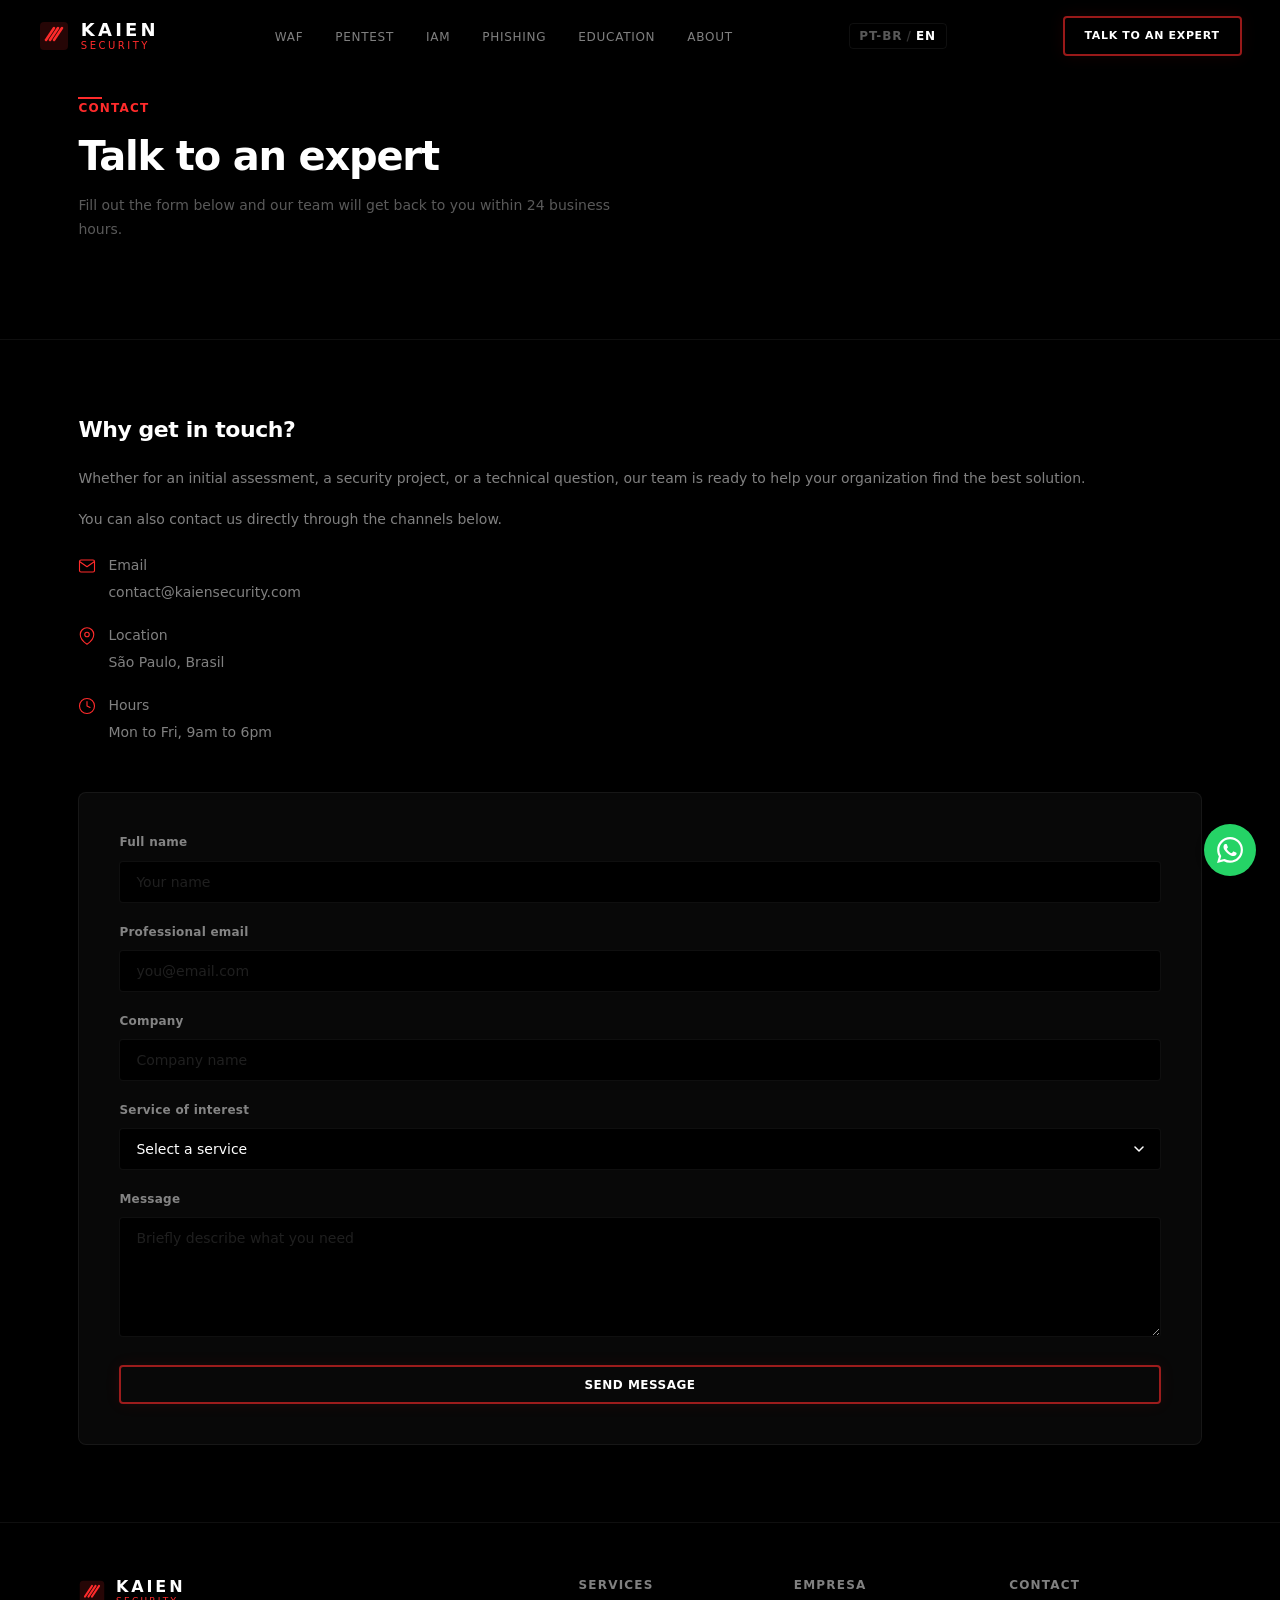
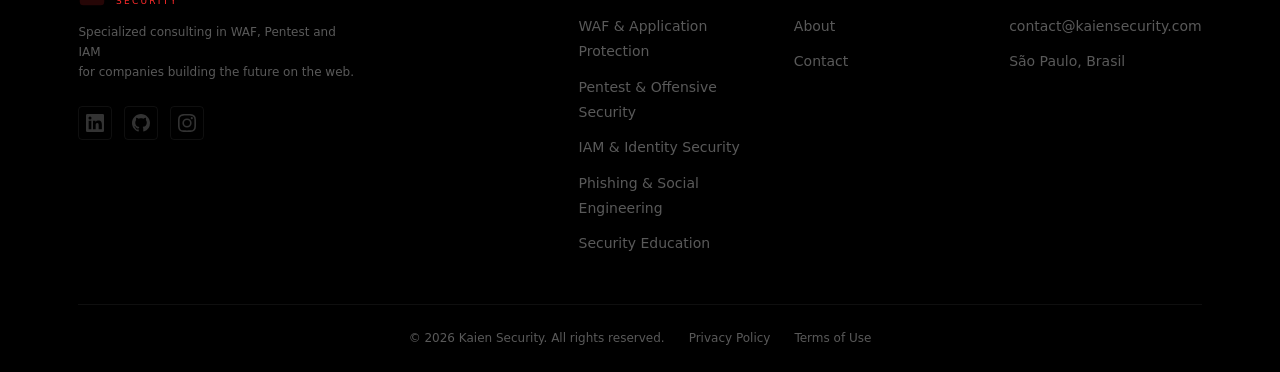
==== commit ca3cc37b: "Site V3" ====
--- a/Projeto Teste/contato.html
+++ b/Projeto Teste/contato.html
@@ -78,7 +78,7 @@
             </ul>
 
             <button class="lang-toggle" id="lang-toggle" aria-label="Alterar idioma">
-                <span class="lang-toggle__pt active">PT</span>
+                <span class="lang-toggle__pt active">PT-BR</span>
                 <span class="lang-toggle__divider">/</span>
                 <span class="lang-toggle__en">EN</span>
             </button>
@@ -92,19 +92,19 @@
                 <span class="navbar__toggle-icon" aria-hidden="true"></span>
             </button>
         </nav>
-
-        <div class="mobile-menu" id="mobile-menu" role="dialog" aria-label="Navegação mobile">
-            <ul role="list">
-                <li><a href="waf.html">WAF &amp; Proteção de Aplicações</a></li>
-                <li><a href="pentest.html">Pentest &amp; Offensive Security</a></li>
-                <li><a href="iam.html">IAM &amp; Segurança de Identidades</a></li>
-                <li><a href="phishing.html">Phishing &amp; Engenharia Social</a></li>
-                <li><a href="educacao.html">Educação em Segurança</a></li>
-                <li><a href="sobre.html">Sobre</a></li>
-                <li><a href="contato.html" class="btn btn--primary" data-i18n="cta_talk">Falar com um especialista</a></li>
-            </ul>
-        </div>
     </header>
+
+    <div class="mobile-menu" id="mobile-menu" role="dialog" aria-label="Navegação mobile">
+        <ul role="list">
+            <li><a href="index.html#servicos" data-i18n="nav_servicos">Serviços</a></li>
+            <li><a href="sobre.html" data-i18n="nav_sobre">Sobre</a></li>
+            <li><a href="index.html#abordagem" data-i18n="nav_abordagem">Abordagem</a></li>
+            <li><a href="index.html#insights" data-i18n="nav_insights">Insights</a></li>
+            <li><a href="index.html#contato" data-i18n="nav_contato">Contato</a></li>
+            <li><a href="index.html#contato" class="btn btn--primary" data-i18n="cta_talk">Falar com um especialista</a></li>
+        </ul>
+    </div>
+
 
     <main id="main-content">
         <section class="service-page-header">
--- a/Projeto Teste/css/style.css
+++ b/Projeto Teste/css/style.css
@@ -112,7 +112,7 @@
     --transition-slow: 400ms ease;
 
     --z-nav: 100;
-    --z-mobile-menu: 99;
+    --z-mobile-menu: 101;
 }
 
 /* ============================================================
@@ -478,7 +478,7 @@
     left: 0;
     right: 0;
     bottom: 0;
-    z-index: var(--z-mobile-menu);
+    z-index: 9999;
     background: rgba(0, 0, 0, 0.95);
     backdrop-filter: blur(20px);
     -webkit-backdrop-filter: blur(20px);
@@ -804,29 +804,7 @@
 }
 
 .approach::before {
-    content: '';
-    position: absolute;
-    top: 0;
-    left: 0;
-    right: 0;
-    bottom: 0;
-    background:
-        repeating-linear-gradient(
-            0deg,
-            transparent,
-            transparent 39px,
-            var(--color-border) 39px,
-            var(--color-border) 40px
-        ),
-        repeating-linear-gradient(
-            90deg,
-            transparent,
-            transparent 199px,
-            var(--color-border) 199px,
-            var(--color-border) 200px
-        );
-    pointer-events: none;
-    opacity: 0.4;
+    display: none;
 }
 
 .approach__inner {
@@ -844,9 +822,8 @@
 .approach__features {
     display: grid;
     grid-template-columns: repeat(4, 1fr);
-    gap: 1px;
-    background: var(--color-border);
-    border: 1px solid var(--color-border);
+    gap: 0;
+    border: 1px solid var(--color-red-border);
     border-radius: var(--radius-md);
     overflow: hidden;
 }
@@ -858,6 +835,11 @@
     flex-direction: column;
     gap: 0.75rem;
     transition: background var(--transition-base);
+    border-right: 1px solid var(--color-red-border);
+}
+
+.approach__feature:last-child {
+    border-right: none;
 }
 
 .approach__feature:hover {
@@ -1236,7 +1218,7 @@
     font-size: var(--font-size-2xl);
     font-weight: 800;
     letter-spacing: -0.03em;
-    color: var(--color-accent);
+    color: var(--color-red);
 }
 
 .stat-card__label {
@@ -1266,7 +1248,7 @@
 .value-card {
     padding: 2rem;
     background: var(--color-black);
-    border: 1px solid var(--color-border);
+    border: 1px solid var(--color-red-border);
     border-radius: var(--radius-md);
     display: flex;
     flex-direction: column;
@@ -1275,7 +1257,7 @@
 }
 
 .value-card:hover {
-    border-color: var(--color-white-20);
+    border-color: var(--color-red);
 }
 
 .value-card__icon {
@@ -1283,7 +1265,7 @@
     font-weight: 600;
     letter-spacing: 0.12em;
     text-transform: uppercase;
-    color: var(--color-accent);
+    color: var(--color-red);
     opacity: 0.8;
 }
 
@@ -1341,7 +1323,7 @@
 .expertise-item__number {
     font-size: var(--font-size-xs);
     font-weight: 700;
-    color: var(--color-accent);
+    color: var(--color-red);
     opacity: 0.6;
 }
 
@@ -1355,7 +1337,7 @@
     font-size: var(--font-size-sm);
     line-height: 1.65;
     color: var(--color-white-50);
-    padding-left: calc(1.5rem + 1ch);
+    padding-left: calc(1.5rem + 0.5em);
 }
 
 /* ============================================================
@@ -1420,13 +1402,35 @@
         margin: 0 auto;
     }
 
+    .page-header__inner {
+        grid-template-columns: 1fr;
+        gap: 2.5rem;
+    }
+
+    .page-header__content {
+        max-width: 100%;
+    }
+
+    .page-header__visual {
+        min-height: 280px;
+    }
+
     .hero__labels {
         display: none;
     }
 
     .services__header {
         flex-direction: column;
+        align-items: flex-start;
         gap: 1rem;
+    }
+
+    .services__header-left {
+        max-width: 100%;
+    }
+
+    .services__title-break {
+        display: none;
     }
 
     .services__header-right {
@@ -1434,8 +1438,7 @@
     }
 
     .services__grid {
-        grid-template-columns: 1fr;
-        max-width: 480px;
+        grid-template-columns: repeat(2, 1fr);
     }
 
     .approach__features {
@@ -1474,12 +1477,30 @@
         display: flex;
     }
 
+    .mobile-menu {
+        position: absolute;
+        z-index: 9999;
+    }
+
     .hero {
         min-height: auto;
         padding-top: 120px;
         padding-bottom: 3rem;
     }
 
+    .hero__visual {
+        min-height: 220px;
+    }
+
+    .page-header__inner {
+        grid-template-columns: 1fr;
+        gap: 2rem;
+    }
+
+    .page-header__visual {
+        min-height: 200px;
+    }
+
     .hero__actions {
         flex-direction: column;
         align-items: flex-start;
@@ -1489,17 +1510,34 @@
         width: 100%;
     }
 
-    .approach__features {
+    .services__grid {
         grid-template-columns: 1fr;
     }
 
-    .cta__inner {
-        padding: 2.5rem 1.5rem;
+    .service-process__steps {
+        grid-template-columns: 1fr;
+    }
+
+    .about-values__grid {
+        grid-template-columns: 1fr;
+    }
+
+    .contato-form {
+        padding: 1.5rem;
     }
 
     .trust-bar__logo {
         padding: 0 1rem;
         font-size: var(--font-size-base);
+        border-right: none;
+    }
+
+    .approach__features {
+        grid-template-columns: 1fr;
+    }
+
+    .cta__inner {
+        padding: 2.5rem 1.5rem;
     }
 
     .site-footer__nav {
@@ -1526,6 +1564,26 @@
         padding: 0 0.75rem;
         font-size: var(--font-size-sm);
         border-right: none;
+    }
+
+    .service-page-header {
+        min-height: auto;
+    }
+
+    .service-page-header__inner {
+        padding: 2rem var(--container-padding) 1.5rem;
+    }
+
+    .service-page-header__inner h1 {
+        font-size: var(--font-size-2xl);
+    }
+
+    .hero__visual {
+        min-height: 180px;
+    }
+
+    .page-header__visual {
+        min-height: 160px;
     }
 }
 
@@ -1714,8 +1772,7 @@
     }
 
     .service-process__steps {
-        grid-template-columns: 1fr;
-        max-width: 480px;
+        grid-template-columns: repeat(2, 1fr);
     }
 }
 
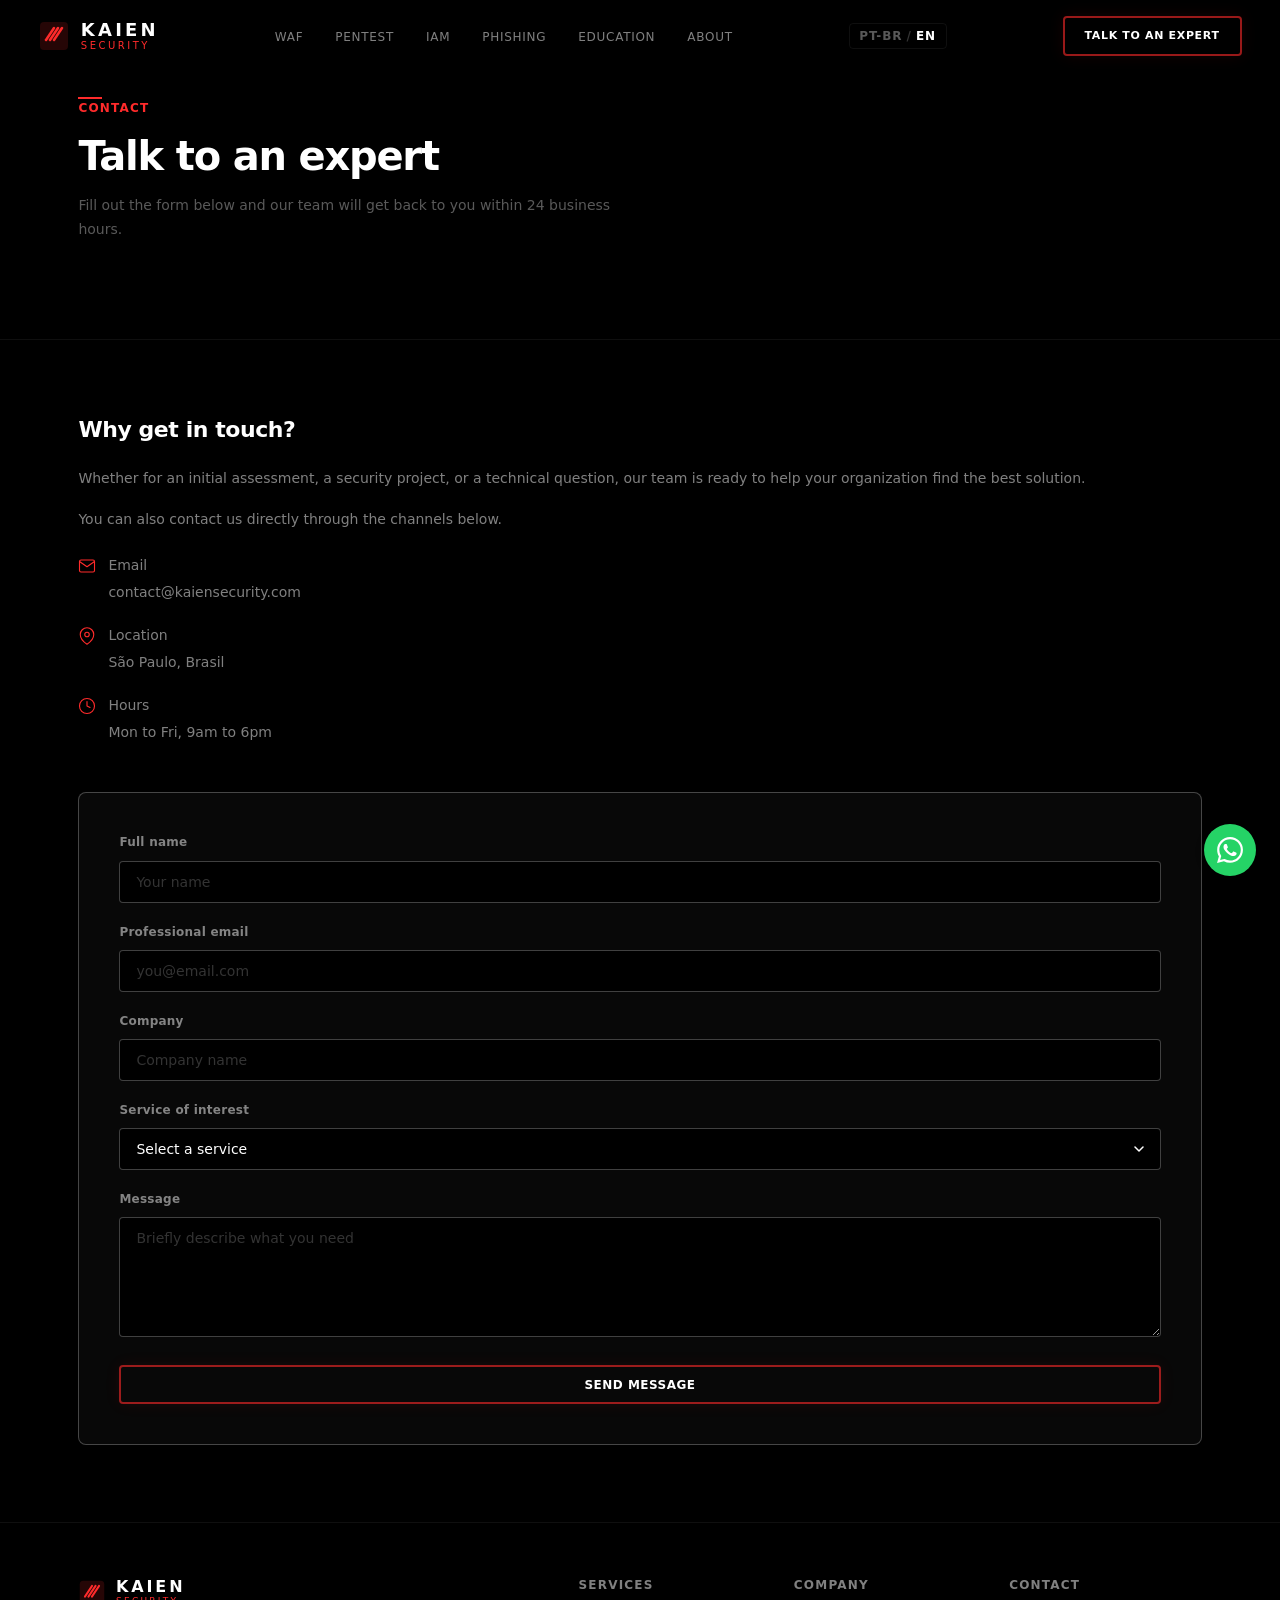
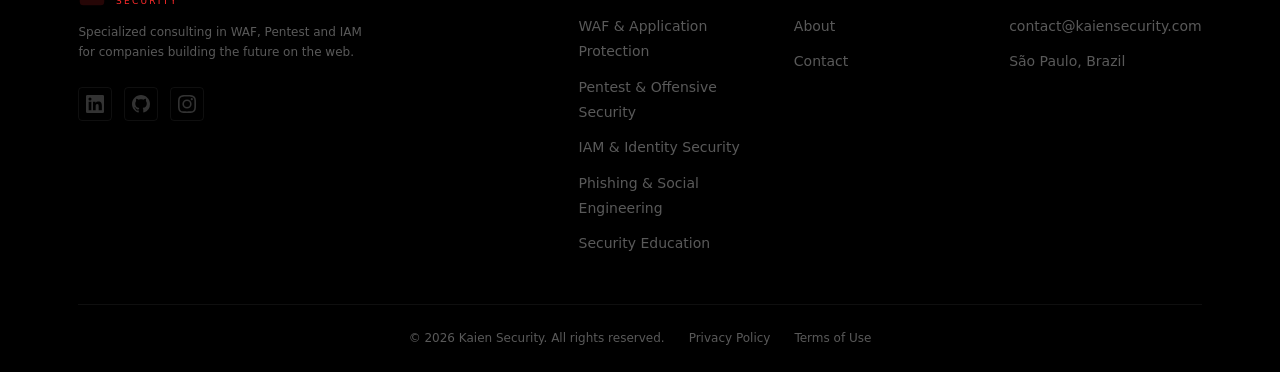
==== commit e68b82ca: "Site V4" ====
--- a/Projeto Teste/contato.html
+++ b/Projeto Teste/contato.html
@@ -204,8 +204,7 @@
                         </div>
                     </a>
                     <p class="site-footer__description" data-i18n="footer_desc">
-                        Consultoria especializada em WAF, Pentest e IAM<br>
-                        para empresas que constroem o futuro na web.
+                        Consultoria especializada em WAF, Pentest e IAM para empresas que constroem o futuro na web.
                     </p>
                     <div class="site-footer__social" role="list" aria-label="Redes sociais">
                         <a href="https://linkedin.com/company/kaiensecurity" rel="noopener noreferrer" target="_blank" aria-label="LinkedIn" role="listitem">
@@ -222,7 +221,7 @@
 
                 <div class="site-footer__nav">
                     <div class="site-footer__column">
-                        <h4 data-i18n="services_label">Serviços</h4>
+                        <h4 data-i18n="footer_servicos">Serviços</h4>
                         <ul role="list">
                             <li><a href="waf.html" data-i18n="footer_svc1">WAF &amp; Proteção de Aplicações</a></li>
                             <li><a href="pentest.html" data-i18n="footer_svc2">Pentest &amp; Offensive Security</a></li>
@@ -232,17 +231,17 @@
                         </ul>
                     </div>
                     <div class="site-footer__column">
-                        <h4 data-i18n="footer_company">Empresa</h4>
+                        <h4 data-i18n="footer_empresa">Empresa</h4>
                         <ul role="list">
                             <li><a href="sobre.html" data-i18n="nav_sobre">Sobre</a></li>
                             <li><a href="contato.html" data-i18n="nav_contato">Contato</a></li>
                         </ul>
                     </div>
                     <div class="site-footer__column">
-                        <h4 data-i18n="nav_contato">Contato</h4>
+                        <h4 data-i18n="footer_contato">Contato</h4>
                         <ul role="list">
                             <li><a href="mailto:contact@kaiensecurity.com">contact@kaiensecurity.com</a></li>
-                            <li><span>São Paulo, Brasil</span></li>
+                            <li><span data-i18n="footer_location">São Paulo, Brasil</span></li>
                         </ul>
                     </div>
                 </div>
--- a/Projeto Teste/css/style.css
+++ b/Projeto Teste/css/style.css
@@ -993,9 +993,11 @@
     font-size: var(--font-size-xs);
     color: var(--color-white-35);
     line-height: 1.65;
-    max-width: 280px;
+    max-width: 340px;
     margin-bottom: 1.5rem;
 }
+
+
 
 .site-footer__social {
     display: flex;
@@ -1842,7 +1844,7 @@
 
 .contato-form {
     background: var(--color-surface);
-    border: 1px solid var(--color-border);
+    border: 1px solid rgba(255, 255, 255, 0.25);
     border-radius: var(--radius-md);
     padding: 2.5rem;
     display: flex;
@@ -1868,7 +1870,7 @@
     font-size: var(--font-size-sm);
     color: var(--color-white);
     background: var(--color-black);
-    border: 1px solid var(--color-border);
+    border: 1px solid rgba(255, 255, 255, 0.25);
     border-radius: var(--radius-sm);
     padding: 0.75rem 1rem;
     outline: none;
@@ -1876,11 +1878,11 @@
 }
 
 .contato-form__input::placeholder {
-    color: var(--color-white-12);
+    color: var(--color-white-20);
 }
 
 .contato-form__input:focus {
-    border-color: var(--color-red);
+    border-color: rgba(255, 255, 255, 0.5);
 }
 
 .contato-form__select {
